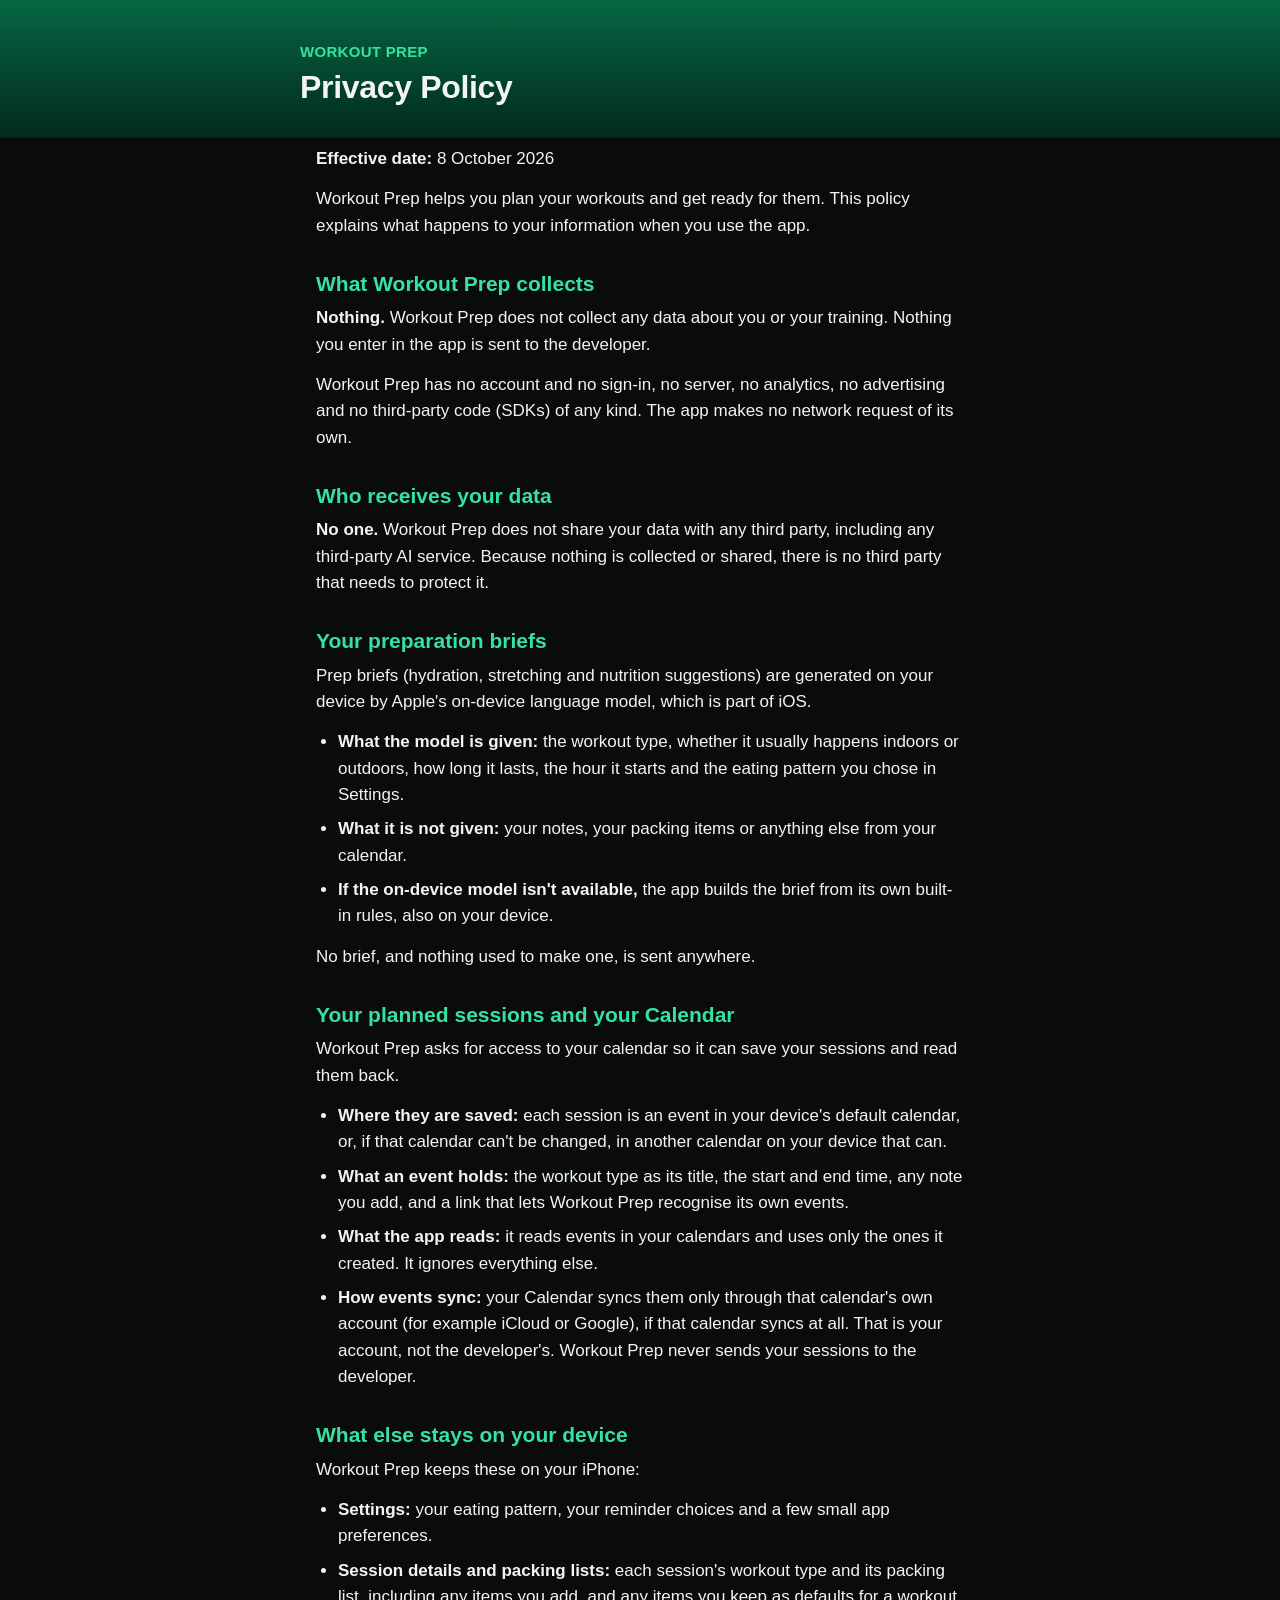
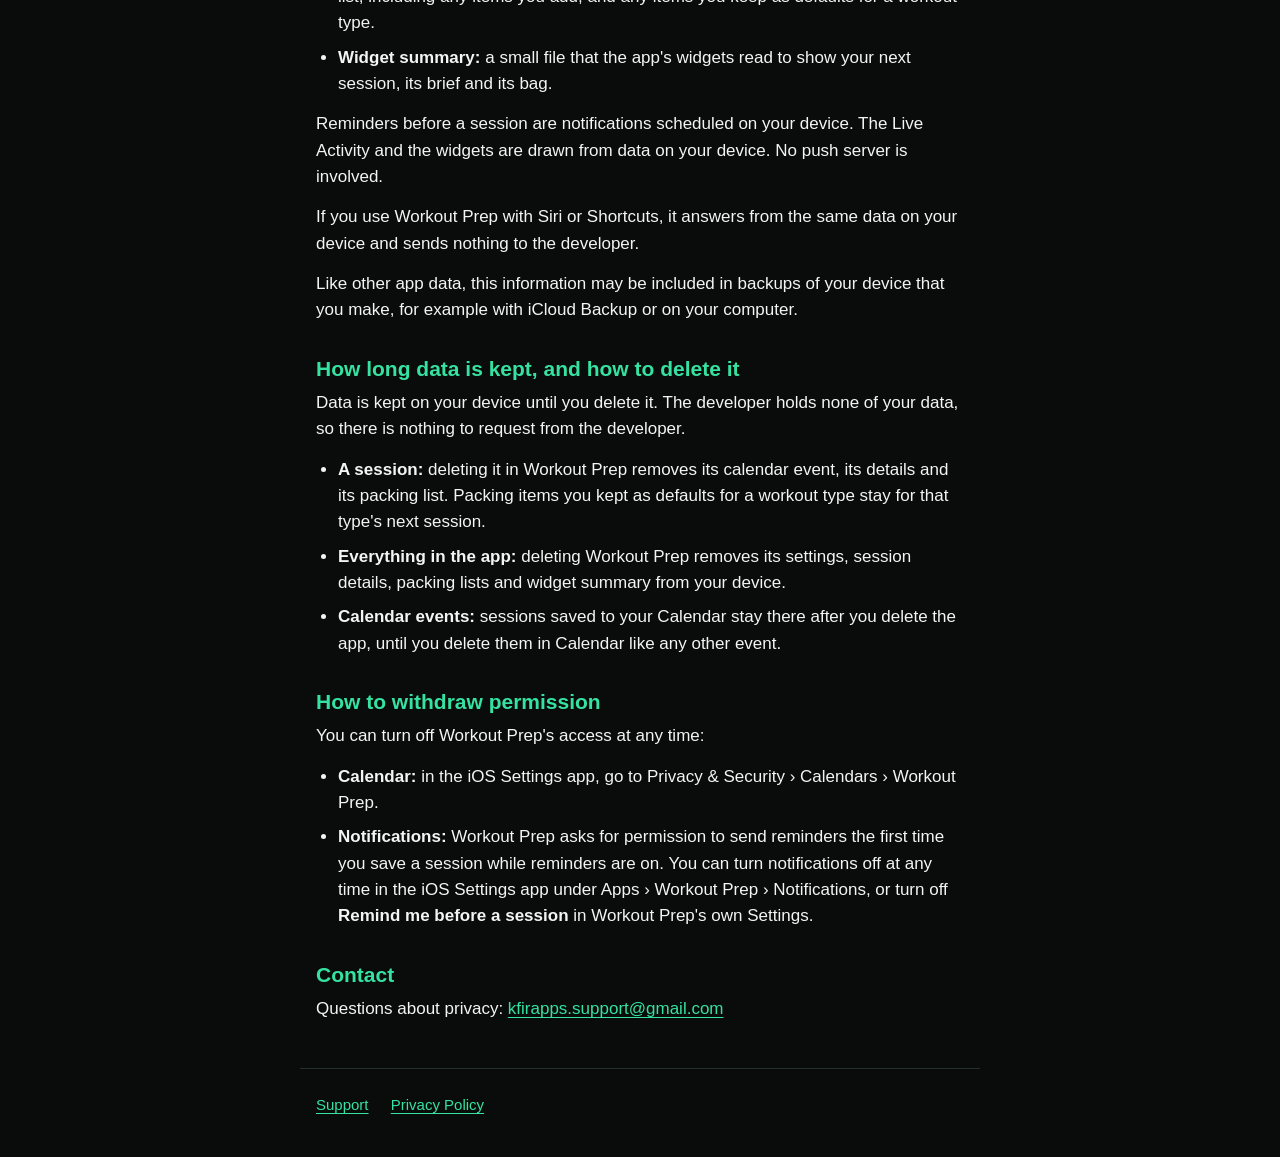
==== privacy.html @ b64aa73f "Publish the Workout Prep website" ====
<!DOCTYPE html>
<html lang="en">
<head>
  <meta charset="utf-8">
  <meta name="viewport" content="width=device-width, initial-scale=1">
  <title>Privacy Policy · Workout Prep</title>
  <meta name="description" content="Workout Prep's privacy policy: the app collects no data.">
  <link rel="icon" href="data:,">
  <style>
    :root {
      color-scheme: dark;
      --canvas: #090c0b;
      --surface: #151a18;
      --line: #25302b;
      --text: #f2f5f3;
      --muted: #a7b1ac;
      --mint: #35e2a1;
      --hero-top: #056642;
      --hero-bottom: #022a1c;
    }
    * { box-sizing: border-box; }
    html { -webkit-text-size-adjust: 100%; text-size-adjust: 100%; }
    body {
      margin: 0;
      background: var(--canvas);
      color: var(--text);
      font: 17px/1.55 -apple-system, BlinkMacSystemFont, "SF Pro Text", "Segoe UI", Roboto, "Helvetica Neue", Arial, sans-serif;
    }
    header {
      background: linear-gradient(180deg, var(--hero-top), var(--hero-bottom));
      padding: 40px 16px 32px;
    }
    header .wrap, main, footer { max-width: 680px; margin: 0 auto; }
    .app { margin: 0 0 6px; color: var(--mint); font-size: 15px; font-weight: 600; letter-spacing: .02em; text-transform: uppercase; }
    .app a { display: inline-block; padding: 11px 0; margin: -11px 0; color: inherit; text-decoration: none; }
    .app a:hover { text-decoration: underline; }
    h1 { margin: 0; font-size: 32px; line-height: 1.15; letter-spacing: -.01em; }
    main { padding: 8px 16px 8px; }
    h2 { margin: 32px 0 8px; font-size: 21px; line-height: 1.25; color: var(--mint); }
    p, ul { margin: 0 0 14px; }
    ul { padding-left: 22px; }
    li { margin-bottom: 8px; }
    strong { color: var(--text); font-weight: 600; }
    a { color: var(--mint); text-underline-offset: 3px; overflow-wrap: anywhere; }
    a:focus-visible { outline: 2px solid var(--mint); outline-offset: 2px; border-radius: 4px; }
    .card { background: var(--surface); border: 1px solid var(--line); border-radius: 18px; padding: 18px 18px 6px; margin: 16px 0; }
    .card h2 { margin-top: 0; font-size: 18px; }
    .contact { display: inline-block; margin: 4px 0 14px; padding: 12px 18px; border-radius: 12px; background: var(--mint); color: #05170f; font-weight: 600; text-decoration: none; }
    footer { padding: 24px 16px 40px; color: var(--muted); font-size: 15px; border-top: 1px solid var(--line); margin-top: 24px; }
    footer a { display: inline-block; padding: 13px 0; margin: -13px 18px -13px 0; }
  </style>
</head>
<body>
  <header>
    <div class="wrap">
      <p class="app"><a href="./">Workout Prep</a></p>
      <h1>Privacy Policy</h1>
    </div>
  </header>
  <main>
    <p><strong>Effective date:</strong> 8 October 2026</p>
    <p>Workout Prep helps you plan your workouts and get ready for them. This policy explains what happens to your information when you use the app.</p>
    <h2>What Workout Prep collects</h2>
    <p><strong>Nothing.</strong> Workout Prep does not collect any data about you or your training. Nothing you enter in the app is sent to the developer.</p>
    <p>Workout Prep has no account and no sign-in, no server, no analytics, no advertising and no third-party code (SDKs) of any kind. The app makes no network request of its own.</p>
    <h2>Who receives your data</h2>
    <p><strong>No one.</strong> Workout Prep does not share your data with any third party, including any third-party AI service. Because nothing is collected or shared, there is no third party that needs to protect it.</p>
    <h2>Your preparation briefs</h2>
    <p>Prep briefs (hydration, stretching and nutrition suggestions) are generated on your device by Apple's on-device language model, which is part of iOS.</p>
    <ul>
      <li><strong>What the model is given:</strong> the workout type, whether it usually happens indoors or outdoors, how long it lasts, the hour it starts and the eating pattern you chose in Settings.</li>
      <li><strong>What it is not given:</strong> your notes, your packing items or anything else from your calendar.</li>
      <li><strong>If the on-device model isn't available,</strong> the app builds the brief from its own built-in rules, also on your device.</li>
    </ul>
    <p>No brief, and nothing used to make one, is sent anywhere.</p>
    <h2>Your planned sessions and your Calendar</h2>
    <p>Workout Prep asks for access to your calendar so it can save your sessions and read them back.</p>
    <ul>
      <li><strong>Where they are saved:</strong> each session is an event in your device's default calendar, or, if that calendar can't be changed, in another calendar on your device that can.</li>
      <li><strong>What an event holds:</strong> the workout type as its title, the start and end time, any note you add, and a link that lets Workout Prep recognise its own events.</li>
      <li><strong>What the app reads:</strong> it reads events in your calendars and uses only the ones it created. It ignores everything else.</li>
      <li><strong>How events sync:</strong> your Calendar syncs them only through that calendar's own account (for example iCloud or Google), if that calendar syncs at all. That is your account, not the developer's. Workout Prep never sends your sessions to the developer.</li>
    </ul>
    <h2>What else stays on your device</h2>
    <p>Workout Prep keeps these on your iPhone:</p>
    <ul>
      <li><strong>Settings:</strong> your eating pattern, your reminder choices and a few small app preferences.</li>
      <li><strong>Session details and packing lists:</strong> each session's workout type and its packing list, including any items you add, and any items you keep as defaults for a workout type.</li>
      <li><strong>Widget summary:</strong> a small file that the app's widgets read to show your next session, its brief and its bag.</li>
    </ul>
    <p>Reminders before a session are notifications scheduled on your device. The Live Activity and the widgets are drawn from data on your device. No push server is involved.</p>
    <p>If you use Workout Prep with Siri or Shortcuts, it answers from the same data on your device and sends nothing to the developer.</p>
    <p>Like other app data, this information may be included in backups of your device that you make, for example with iCloud Backup or on your computer.</p>
    <h2>How long data is kept, and how to delete it</h2>
    <p>Data is kept on your device until you delete it. The developer holds none of your data, so there is nothing to request from the developer.</p>
    <ul>
      <li><strong>A session:</strong> deleting it in Workout Prep removes its calendar event, its details and its packing list. Packing items you kept as defaults for a workout type stay for that type's next session.</li>
      <li><strong>Everything in the app:</strong> deleting Workout Prep removes its settings, session details, packing lists and widget summary from your device.</li>
      <li><strong>Calendar events:</strong> sessions saved to your Calendar stay there after you delete the app, until you delete them in Calendar like any other event.</li>
    </ul>
    <h2>How to withdraw permission</h2>
    <p>You can turn off Workout Prep's access at any time:</p>
    <ul>
      <li><strong>Calendar:</strong> in the iOS Settings app, go to Privacy &amp; Security › Calendars › Workout Prep.</li>
      <li><strong>Notifications:</strong> Workout Prep asks for permission to send reminders the first time you save a session while reminders are on. You can turn notifications off at any time in the iOS Settings app under Apps › Workout Prep › Notifications, or turn off <strong>Remind me before a session</strong> in Workout Prep's own Settings.</li>
    </ul>
    <h2>Contact</h2>
    <p>Questions about privacy: <a href="mailto:kfirapps.support@gmail.com">kfirapps.support@gmail.com</a></p>
  </main>
  <footer>
    <a href="support.html">Support</a>
    <a href="privacy.html">Privacy Policy</a>
  </footer>
</body>
</html>
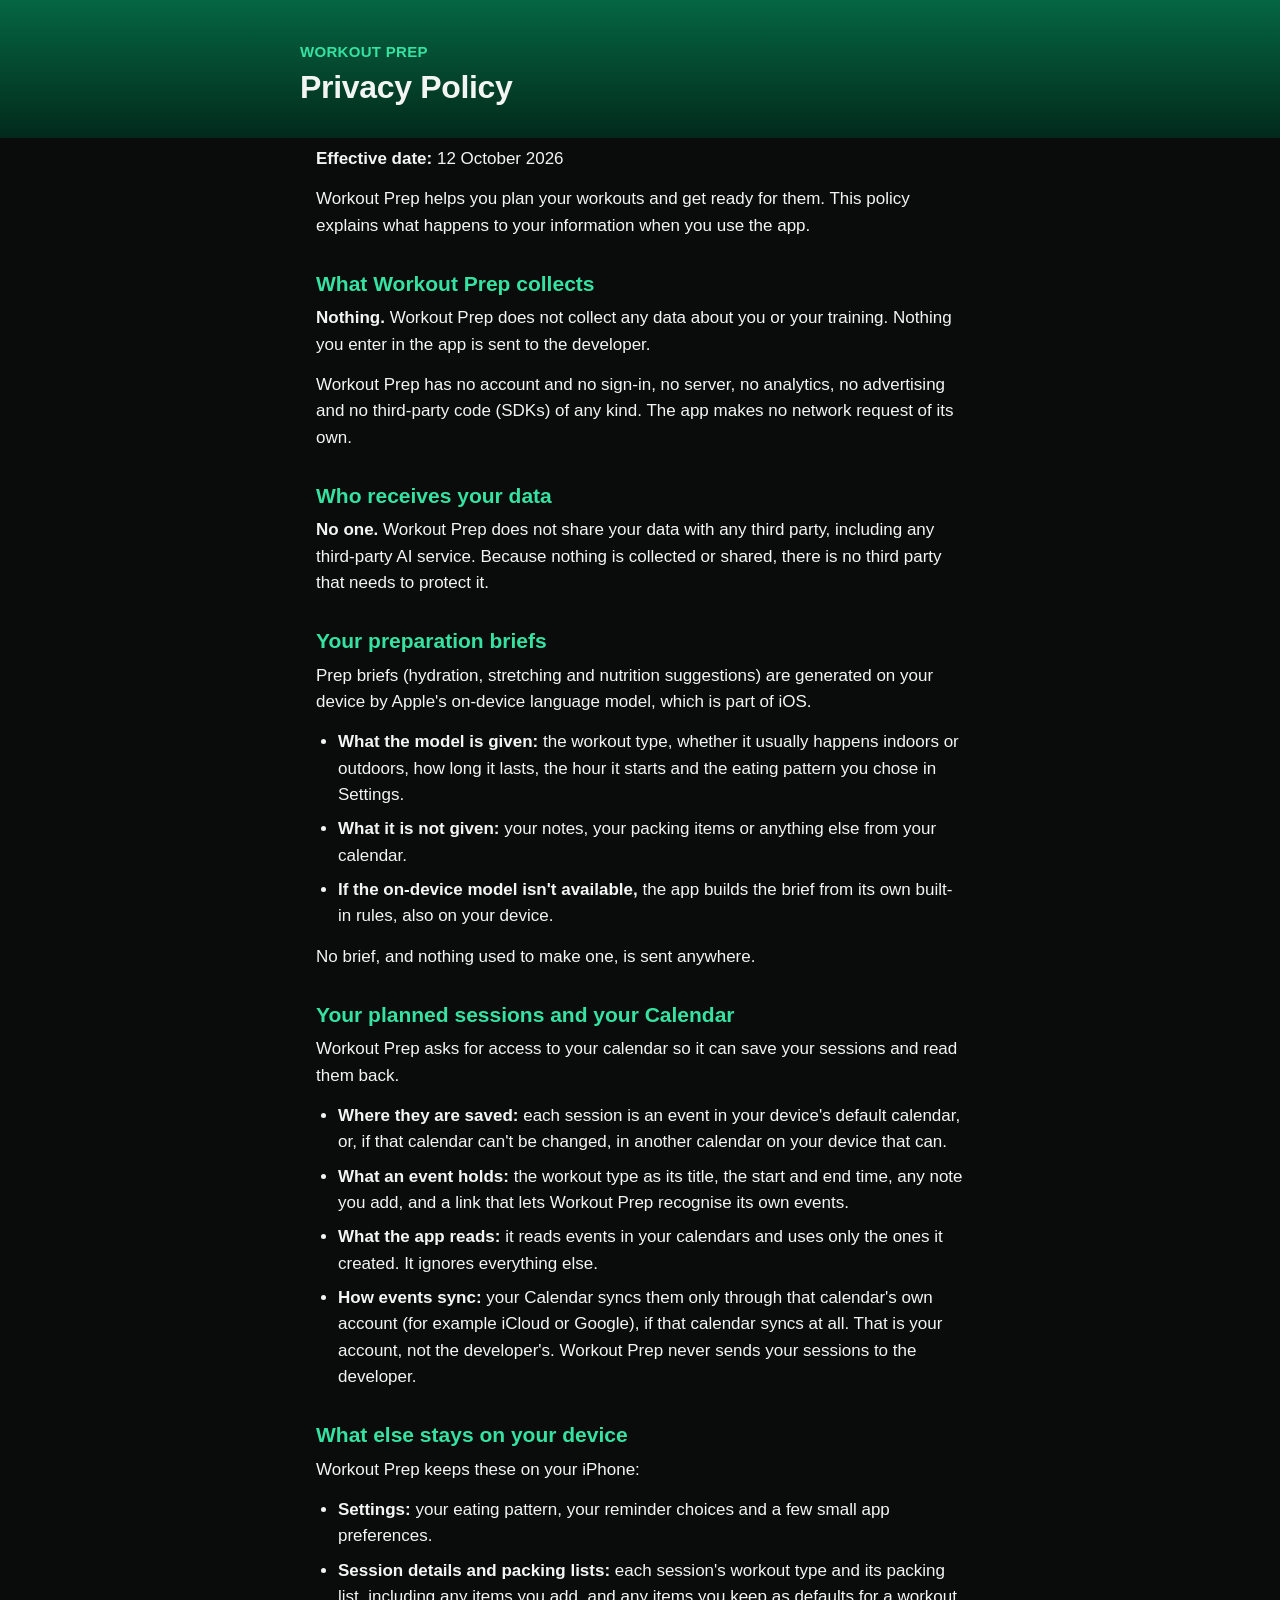
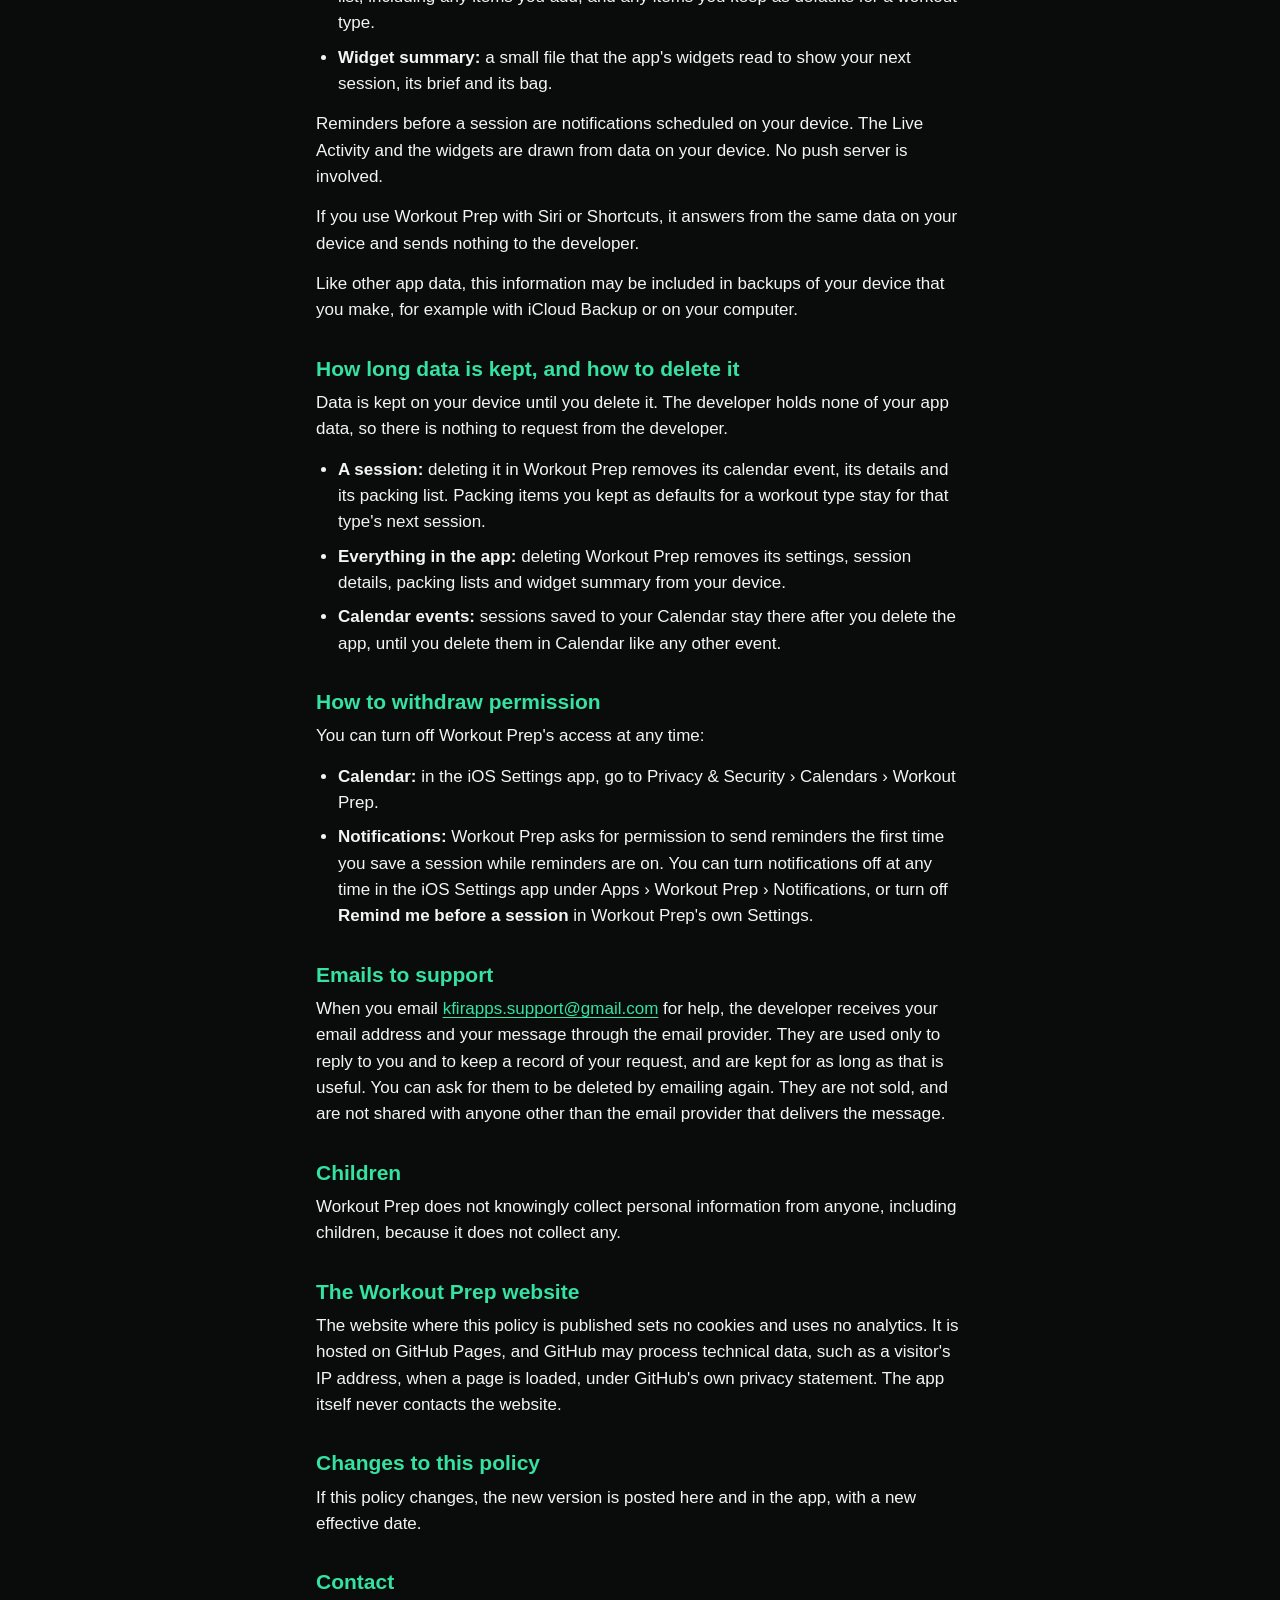
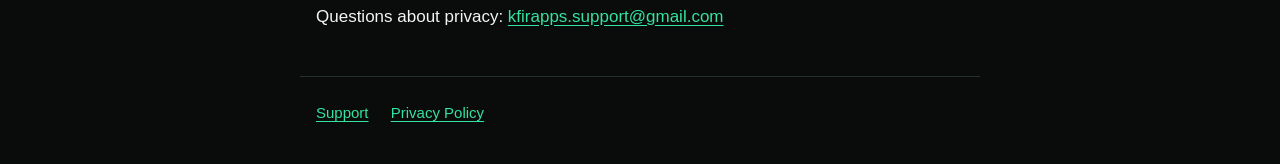
==== commit e9b14ba8: "Update the website: app-data wording, policy sections, new screens - Privacy policy: "none of your a" ====
--- a/privacy.html
+++ b/privacy.html
@@ -58,7 +58,7 @@
     </div>
   </header>
   <main>
-    <p><strong>Effective date:</strong> 8 October 2026</p>
+    <p><strong>Effective date:</strong> 12 October 2026</p>
     <p>Workout Prep helps you plan your workouts and get ready for them. This policy explains what happens to your information when you use the app.</p>
     <h2>What Workout Prep collects</h2>
     <p><strong>Nothing.</strong> Workout Prep does not collect any data about you or your training. Nothing you enter in the app is sent to the developer.</p>
@@ -92,7 +92,7 @@
     <p>If you use Workout Prep with Siri or Shortcuts, it answers from the same data on your device and sends nothing to the developer.</p>
     <p>Like other app data, this information may be included in backups of your device that you make, for example with iCloud Backup or on your computer.</p>
     <h2>How long data is kept, and how to delete it</h2>
-    <p>Data is kept on your device until you delete it. The developer holds none of your data, so there is nothing to request from the developer.</p>
+    <p>Data is kept on your device until you delete it. The developer holds none of your app data, so there is nothing to request from the developer.</p>
     <ul>
       <li><strong>A session:</strong> deleting it in Workout Prep removes its calendar event, its details and its packing list. Packing items you kept as defaults for a workout type stay for that type's next session.</li>
       <li><strong>Everything in the app:</strong> deleting Workout Prep removes its settings, session details, packing lists and widget summary from your device.</li>
@@ -104,6 +104,14 @@
       <li><strong>Calendar:</strong> in the iOS Settings app, go to Privacy &amp; Security › Calendars › Workout Prep.</li>
       <li><strong>Notifications:</strong> Workout Prep asks for permission to send reminders the first time you save a session while reminders are on. You can turn notifications off at any time in the iOS Settings app under Apps › Workout Prep › Notifications, or turn off <strong>Remind me before a session</strong> in Workout Prep's own Settings.</li>
     </ul>
+    <h2>Emails to support</h2>
+    <p>When you email <a href="mailto:kfirapps.support@gmail.com">kfirapps.support@gmail.com</a> for help, the developer receives your email address and your message through the email provider. They are used only to reply to you and to keep a record of your request, and are kept for as long as that is useful. You can ask for them to be deleted by emailing again. They are not sold, and are not shared with anyone other than the email provider that delivers the message.</p>
+    <h2>Children</h2>
+    <p>Workout Prep does not knowingly collect personal information from anyone, including children, because it does not collect any.</p>
+    <h2>The Workout Prep website</h2>
+    <p>The website where this policy is published sets no cookies and uses no analytics. It is hosted on GitHub Pages, and GitHub may process technical data, such as a visitor's IP address, when a page is loaded, under GitHub's own privacy statement. The app itself never contacts the website.</p>
+    <h2>Changes to this policy</h2>
+    <p>If this policy changes, the new version is posted here and in the app, with a new effective date.</p>
     <h2>Contact</h2>
     <p>Questions about privacy: <a href="mailto:kfirapps.support@gmail.com">kfirapps.support@gmail.com</a></p>
   </main>
